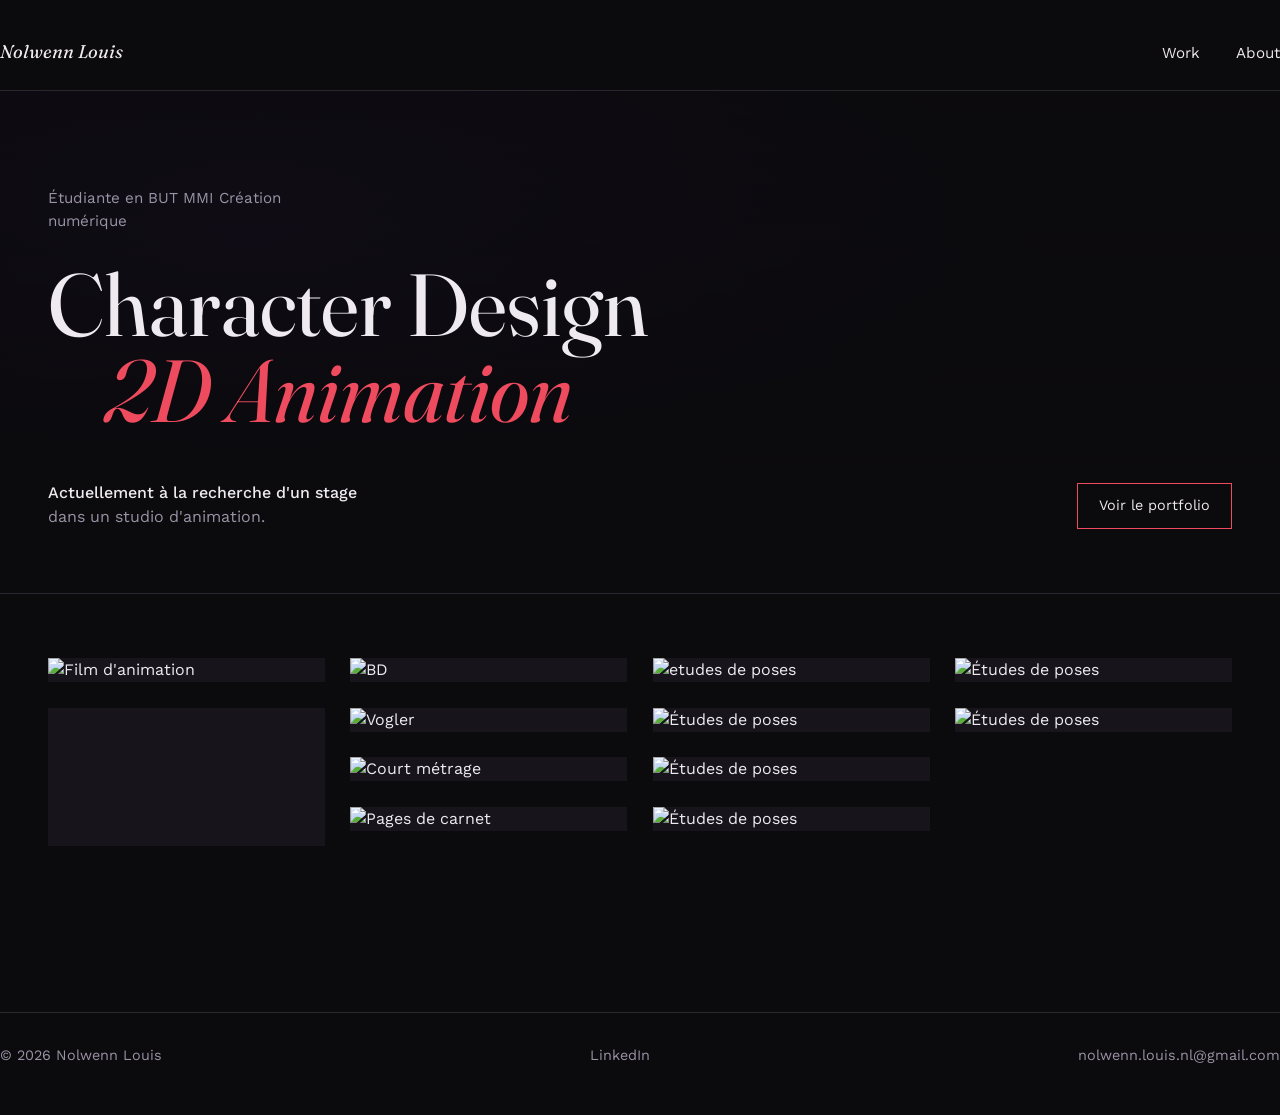
==== index.html @ c696209a "Add files via upload" ====
<!DOCTYPE html>
<html lang="fr">
<head>
  <meta charset="UTF-8" />
  <meta name="viewport" content="width=device-width, initial-scale=1" />
  <title>Prénom Nom — Character Design, Illustration, Animation 2D</title>
  <meta name="description" content="Portfolio de Prénom Nom, étudiant en BUT MMI, orienté character design, illustration et animation 2D. Actuellement à la recherche d'un stage." />
  <meta property="og:title" content="Prénom Nom — Character Design, Illustration, Animation 2D" />
  <meta property="og:description" content="Portfolio de Prénom Nom — character design, illustration, animation 2D." />
  <meta property="og:type" content="website" />
  <link rel="icon" href="images/favicon.svg" type="image/svg+xml" />
  <link rel="preconnect" href="https://fonts.googleapis.com">
  <link rel="preconnect" href="https://fonts.gstatic.com" crossorigin>
  <link href="https://fonts.googleapis.com/css2?family=Fraunces:ital,opsz,wght@0,9..144,400;1,9..144,400;1,9..144,500&family=Work+Sans:wght@400;500&display=swap" rel="stylesheet">
  <link rel="stylesheet" href="style.css" />
</head>
<body>

  <header class="site-header container">
    <a class="logo" href="index.html" data-about="name">Prénom Nom</a>
    <nav class="site-nav" aria-label="Navigation principale">
      <button class="nav-toggle" aria-expanded="false" aria-controls="nav-list" hidden>Menu</button>
      <ul id="nav-list">
        <li><a href="work.html">Work</a></li>
        <li><a href="about.html">About</a></li>
      </ul>
    </nav>
  </header>

  <main>
    <section class="hero">
      <div class="hero-bg" data-hero-bg aria-hidden="true"></div>
      <div class="container">
      <p class="hero-kicker" data-about="status">Étudiante en BUT MMI Création numérique</p>

      <h1 class="hero-title" data-about-tagline aria-label="Character Design, Illustration, 2D Animation">
        <span>Character Design</span>
        <span>2D Animation</span>
      </h1>

      <div class="hero-meta">
        <p>
          <strong data-about="internshipNote">Actuellement à la recherche d'un stage</strong>
          <br>dans un studio d'animation.
        </p>
        <a class="button" href="work.html">Voir le portfolio</a>
      </div>
      </div>
    </section>

    <section class="container" aria-label="Sélection d'œuvres">
      <div class="gallery" data-gallery data-featured-only></div>
    </section>
  </main>

  <footer class="site-footer container">
    <p>&copy; <span id="year"></span> <span data-about="name">Prénom Nom</span></p>
    <ul data-about-links></ul>
    <a href="mailto:" data-about-email-link>email</a>
  </footer>

  <script>document.getElementById("year").textContent = new Date().getFullYear();</script>
  <script src="works.js"></script>
  <script src="about.js"></script>
  <script src="script.js"></script>
</body>
</html>
---- style.css ----
/* =========================================================================
   PORTFOLIO — style.css
   -------------------------------------------------------------------------
   Système de design : fond sombre, encre presque noire, touches de rouge
   et de violet. Deux familles de police :
     - Fraunces (serif, avec italique)  → titres, accroche
     - Work Sans (grotesque)            → texte courant, interface
   Tout le monde peut modifier les couleurs et polices ci-dessous, dans
   la section "1. VARIABLES", sans toucher au reste du fichier.
   ========================================================================= */

/* 1. VARIABLES ------------------------------------------------------------ */
:root {
  /* Couleurs */
  --bg: #0b0a0d;         /* fond général, noir légèrement violacé */
  --bg-2: #17151b;       /* fond des blocs / images en attente */
  --fg: #efeaf0;         /* texte principal, blanc cassé */
  --fg-soft: #9a93a6;    /* texte secondaire, gris violacé */
  --line: #2b2731;       /* traits fins, séparateurs */
  --accent: #ef4b5f;     /* rouge — accent principal */
  --accent-2: #8b5cf6;   /* violet — accent secondaire */

  /* Typographie */
  --font-display: "Fraunces", Georgia, "Times New Roman", serif;
  --font-body: "Work Sans", -apple-system, "Segoe UI", sans-serif;

  /* Rythme */
  --gap: clamp(1rem, 2vw, 1.75rem);
  --container: 1400px;
}

/* 2. RESET MINIMAL ---------------------------------------------------------*/
*, *::before, *::after { box-sizing: border-box; }
html { scroll-behavior: smooth; }
@media (prefers-reduced-motion: reduce) {
  html { scroll-behavior: auto; }
  *, *::before, *::after { animation-duration: 0.001ms !important; animation-iteration-count: 1 !important; transition-duration: 0.001ms !important; }
}

body {
  margin: 0;
  background: var(--bg);
  color: var(--fg);
  font-family: var(--font-body);
  font-size: 16px;
  line-height: 1.5;
  -webkit-font-smoothing: antialiased;
}

img, video { max-width: 100%; display: block; }
a { color: inherit; text-decoration: none; }
button { font: inherit; background: none; border: none; cursor: pointer; color: inherit; }
ul { list-style: none; margin: 0; padding: 0; }
h1, h2, h3, p { margin: 0; }

:focus-visible {
  outline: 2px solid var(--accent);
  outline-offset: 3px;
}

.container {
  max-width: var(--container);
  margin: 0 auto;
  padding: 0 clamp(1.25rem, 4vw, 3rem);
}

/* 3. EN-TÊTE / NAVIGATION ---------------------------------------------------*/
.site-header {
  display: flex;
  align-items: baseline;
  justify-content: space-between;
  padding: clamp(1.5rem, 3vw, 2.5rem) 0 1.5rem;
  border-bottom: 1px solid var(--line);
  position: relative;
  z-index: 2;
}

.site-header .logo {
  font-family: var(--font-display);
  font-size: 1.15rem;
  font-style: italic;
}

.site-nav ul {
  display: flex;
  gap: clamp(1rem, 3vw, 2.25rem);
  font-size: 0.95rem;
}

.site-nav a {
  position: relative;
  padding-bottom: 2px;
}

.site-nav a[aria-current="page"] {
  color: var(--accent);
}

.site-nav a:not([aria-current="page"])::after {
  content: "";
  position: absolute;
  left: 0; right: 100%;
  bottom: -1px;
  height: 1px;
  background: var(--accent-2);
  transition: right 0.25s ease;
}

.site-nav a:not([aria-current="page"]):hover::after,
.site-nav a:not([aria-current="page"]):focus-visible::after {
  right: 0;
}

.nav-toggle {
  display: none;
}

/* 4. PIED DE PAGE -----------------------------------------------------------*/
.site-footer {
  border-top: 1px solid var(--line);
  margin-top: clamp(4rem, 8vw, 7rem);
  padding: 2rem 0 3rem;
  color: var(--fg-soft);
  font-size: 0.9rem;
  display: flex;
  flex-wrap: wrap;
  gap: 1rem 2rem;
  justify-content: space-between;
}

.site-footer a:hover, .site-footer a:focus-visible { color: var(--accent); }

/* 5. HERO (Accueil) ---------------------------------------------------------
   Le dessin de fond (hero-bg) est positionné DERRIÈRE le texte, en position
   absolue, avec un voile sombre par-dessus pour garder le texte lisible.
   Il est défini dans about.js (champ "heroBackground") : voir script.js.
   --------------------------------------------------------------------------*/
.hero {
  position: relative;
  overflow: hidden;
  padding: clamp(3rem, 8vw, 6rem) 0 clamp(2.5rem, 6vw, 4rem);
  border-bottom: 1px solid var(--line);
  isolation: isolate;
}

.hero-bg {
  position: absolute;
  inset: 0;
  background-size: cover;
  background-position: center;
  opacity: 0.4;
  z-index: -2;
}

.hero-bg::after {
  content: "";
  position: absolute;
  inset: 0;
  background:
    linear-gradient(180deg, rgba(11,10,13,0.55) 0%, rgba(11,10,13,0.75) 55%, var(--bg) 100%),
    radial-gradient(ellipse at 20% 30%, rgba(139,92,246,0.25), transparent 55%);
  z-index: -1;
}

.hero-kicker {
  font-size: 0.95rem;
  color: var(--fg-soft);
  max-width: 34ch;
  margin-bottom: 1.75rem;
}

.hero-title {
  font-family: var(--font-display);
  line-height: 0.98;
  font-weight: 400;
}

.hero-title span {
  display: block;
  font-size: clamp(2.5rem, 8vw, 5.5rem);
}

.hero-title span:nth-child(2) {
  font-style: italic;
  padding-left: clamp(0.5rem, 6vw, 3.5rem);
  color: var(--accent);
}

.hero-title span:nth-child(3) {
  padding-left: clamp(1rem, 12vw, 7rem);
  color: var(--accent-2);
}

.hero-meta {
  margin-top: clamp(2rem, 5vw, 3rem);
  display: flex;
  flex-wrap: wrap;
  gap: 1.5rem 3rem;
  align-items: flex-end;
  justify-content: space-between;
}

.hero-meta p {
  max-width: 46ch;
  color: var(--fg-soft);
}

.hero-meta strong { color: var(--fg); font-weight: 500; }

.button {
  display: inline-flex;
  align-items: center;
  gap: 0.5rem;
  border: 1px solid var(--accent);
  color: var(--fg);
  padding: 0.7rem 1.3rem;
  font-size: 0.9rem;
  white-space: nowrap;
  transition: background 0.2s ease, color 0.2s ease;
}

.button:hover, .button:focus-visible {
  background: var(--accent);
  color: var(--bg);
}

/* 6. GALERIE — mise en page façon Pinterest -------------------------------
   Principe : une mise en page en colonnes (CSS "column-count"), où chaque
   image garde ses proportions naturelles. Les vignettes s'empilent dans
   la première colonne disponible, comme sur Pinterest — c'est ce qui
   garantit qu'elles s'imbriquent toujours proprement, sans trou ni
   chevauchement, quelles que soient leurs proportions (portrait, paysage,
   carrée). Tu n'as jamais besoin d'ajuster quoi que ce soit toi-même.
   --------------------------------------------------------------------------*/
.gallery {
  column-count: 3;
  column-gap: var(--gap);
  padding: clamp(2.5rem, 6vw, 4rem) 0;
}

@media (min-width: 1200px) {
  .gallery { column-count: 4; }
}

.gallery-item {
  position: relative;
  overflow: hidden;
  background: var(--bg-2);
  break-inside: avoid;
  margin: 0 0 var(--gap);
}

.gallery-item.is-hidden { display: none; }

.gallery-item a {
  display: block;
  width: 100%;
}

.gallery-item img, .gallery-item video {
  width: 100%;
  height: auto;
  transition: transform 0.6s cubic-bezier(.2,.7,.2,1);
}

.gallery-item:hover img, .gallery-item:hover video,
.gallery-item:focus-within img, .gallery-item:focus-within video {
  transform: scale(1.035);
}

.gallery-caption {
  position: absolute;
  left: 0; right: 0; bottom: 0;
  padding: 0.9rem 1rem;
  background: linear-gradient(to top, rgba(11,10,13,0.85), transparent);
  color: var(--fg);
  opacity: 0;
  transform: translateY(6px);
  transition: opacity 0.25s ease, transform 0.25s ease;
}

.gallery-item:hover .gallery-caption,
.gallery-item:focus-within .gallery-caption {
  opacity: 1;
  transform: translateY(0);
}

.gallery-caption .title { font-family: var(--font-display); font-style: italic; font-size: 1.05rem; }
.gallery-caption .category { font-size: 0.75rem; color: var(--accent); }

/* variante "other" un peu plus discrète, comme demandé */
.gallery-item[data-category="other"] .gallery-caption { background: linear-gradient(to top, rgba(11,10,13,0.65), transparent); }

/* apparition douce au chargement / scroll */
.gallery-item {
  opacity: 0;
  animation: fade-up 0.6s ease forwards;
  animation-play-state: paused;
}
.gallery-item.is-visible { animation-play-state: running; }

@keyframes fade-up {
  from { opacity: 0; transform: translateY(14px); }
  to { opacity: 1; transform: translateY(0); }
}

@media (prefers-reduced-motion: reduce) {
  .gallery-item { opacity: 1; animation: none; }
}

/* 7. PAGE WORK — filtres -----------------------------------------------------*/
.page-title {
  font-family: var(--font-display);
  font-style: italic;
  font-size: clamp(2rem, 5vw, 3rem);
  padding-top: clamp(2.5rem, 6vw, 4rem);
}

.filters {
  display: flex;
  flex-wrap: wrap;
  gap: 0.4rem 1.75rem;
  margin-top: clamp(1.5rem, 3vw, 2.25rem);
  padding-bottom: clamp(1.5rem, 3vw, 2.25rem);
  border-bottom: 1px solid var(--line);
  font-size: 0.95rem;
}

.filters button {
  padding: 0.2rem 0;
  color: var(--fg-soft);
  border-bottom: 1px solid transparent;
}

.filters button:hover, .filters button:focus-visible {
  color: var(--fg);
}

.filters button[aria-pressed="true"] {
  color: var(--fg);
  border-bottom-color: var(--accent);
}

/* 8. PAGE ŒUVRE (détail) -----------------------------------------------------*/
.artwork-header {
  padding: clamp(2.5rem, 6vw, 4rem) 0 clamp(1.5rem, 4vw, 2.5rem);
  max-width: 70ch;
}

.artwork-header .eyebrow {
  color: var(--accent);
  font-size: 0.9rem;
  margin-bottom: 0.75rem;
}

.artwork-header h1 {
  font-family: var(--font-display);
  font-style: italic;
  font-size: clamp(2rem, 5vw, 3.25rem);
  line-height: 1.05;
}

.artwork-meta {
  display: flex;
  flex-wrap: wrap;
  gap: 0.5rem 2rem;
  margin-top: 1.5rem;
  padding-top: 1.5rem;
  border-top: 1px solid var(--line);
  font-size: 0.9rem;
  color: var(--fg-soft);
}

.artwork-meta dt { font-weight: 500; color: var(--fg); display: inline; }
.artwork-meta dd { display: inline; margin: 0; }

.artwork-description {
  margin-top: 1.5rem;
  max-width: 60ch;
  color: var(--fg-soft);
}

.artwork-media {
  display: flex;
  flex-direction: column;
  gap: var(--gap);
  padding: clamp(1.5rem, 4vw, 3rem) 0 clamp(3rem, 6vw, 5rem);
}

.artwork-media figure { margin: 0; }

/* Lecteur YouTube / Vimeo intégré (format 16:9) */
.embed-wrapper {
  position: relative;
  aspect-ratio: 16 / 9;
  background: var(--bg-2);
}
.embed-wrapper iframe {
  position: absolute;
  inset: 0;
  width: 100%;
  height: 100%;
  border: 0;
}

.artwork-media figcaption {
  margin-top: 0.5rem;
  font-size: 0.85rem;
  color: var(--fg-soft);
  font-style: italic;
}

.artwork-nav {
  display: flex;
  justify-content: space-between;
  border-top: 1px solid var(--line);
  padding: 1.5rem 0 3rem;
  font-size: 0.9rem;
}

.artwork-nav a:hover, .artwork-nav a:focus-visible { color: var(--accent); }

.not-found {
  padding: 6rem 0;
  text-align: center;
  color: var(--fg-soft);
}

/* 9. PAGE ABOUT --------------------------------------------------------------*/
.about-layout {
  display: grid;
  grid-template-columns: 1.1fr 0.9fr;
  gap: clamp(2rem, 6vw, 5rem);
  padding: clamp(2.5rem, 6vw, 4.5rem) 0 clamp(3rem, 6vw, 5rem);
  align-items: start;
}

.about-layout h1 {
  font-family: var(--font-display);
  font-style: italic;
  font-size: clamp(2rem, 5vw, 3rem);
  margin-bottom: 1.25rem;
  color: var(--accent-2);
}

.about-text p { color: var(--fg-soft); max-width: 52ch; }
.about-text p + p { margin-top: 1rem; }

.about-side dl {
  border-top: 1px solid var(--line);
}

.about-side .row {
  display: flex;
  justify-content: space-between;
  gap: 1rem;
  padding: 0.85rem 0;
  border-bottom: 1px solid var(--line);
  font-size: 0.95rem;
}

.about-side dt { color: var(--fg-soft); }
.about-side dd { margin: 0; text-align: right; }
.about-side a:hover, .about-side a:focus-visible { color: var(--accent); }

/* 10. RESPONSIVE --------------------------------------------------------------*/
@media (max-width: 860px) {
  .site-nav ul { gap: 1.25rem; font-size: 0.9rem; }

  .hero-title span:nth-child(2),
  .hero-title span:nth-child(3) { padding-left: 0; }

  .gallery { column-count: 2; }
  .gallery-caption { opacity: 1; transform: none; }

  .about-layout { grid-template-columns: 1fr; }
}

@media (max-width: 540px) {
  .gallery { column-count: 1; }
}
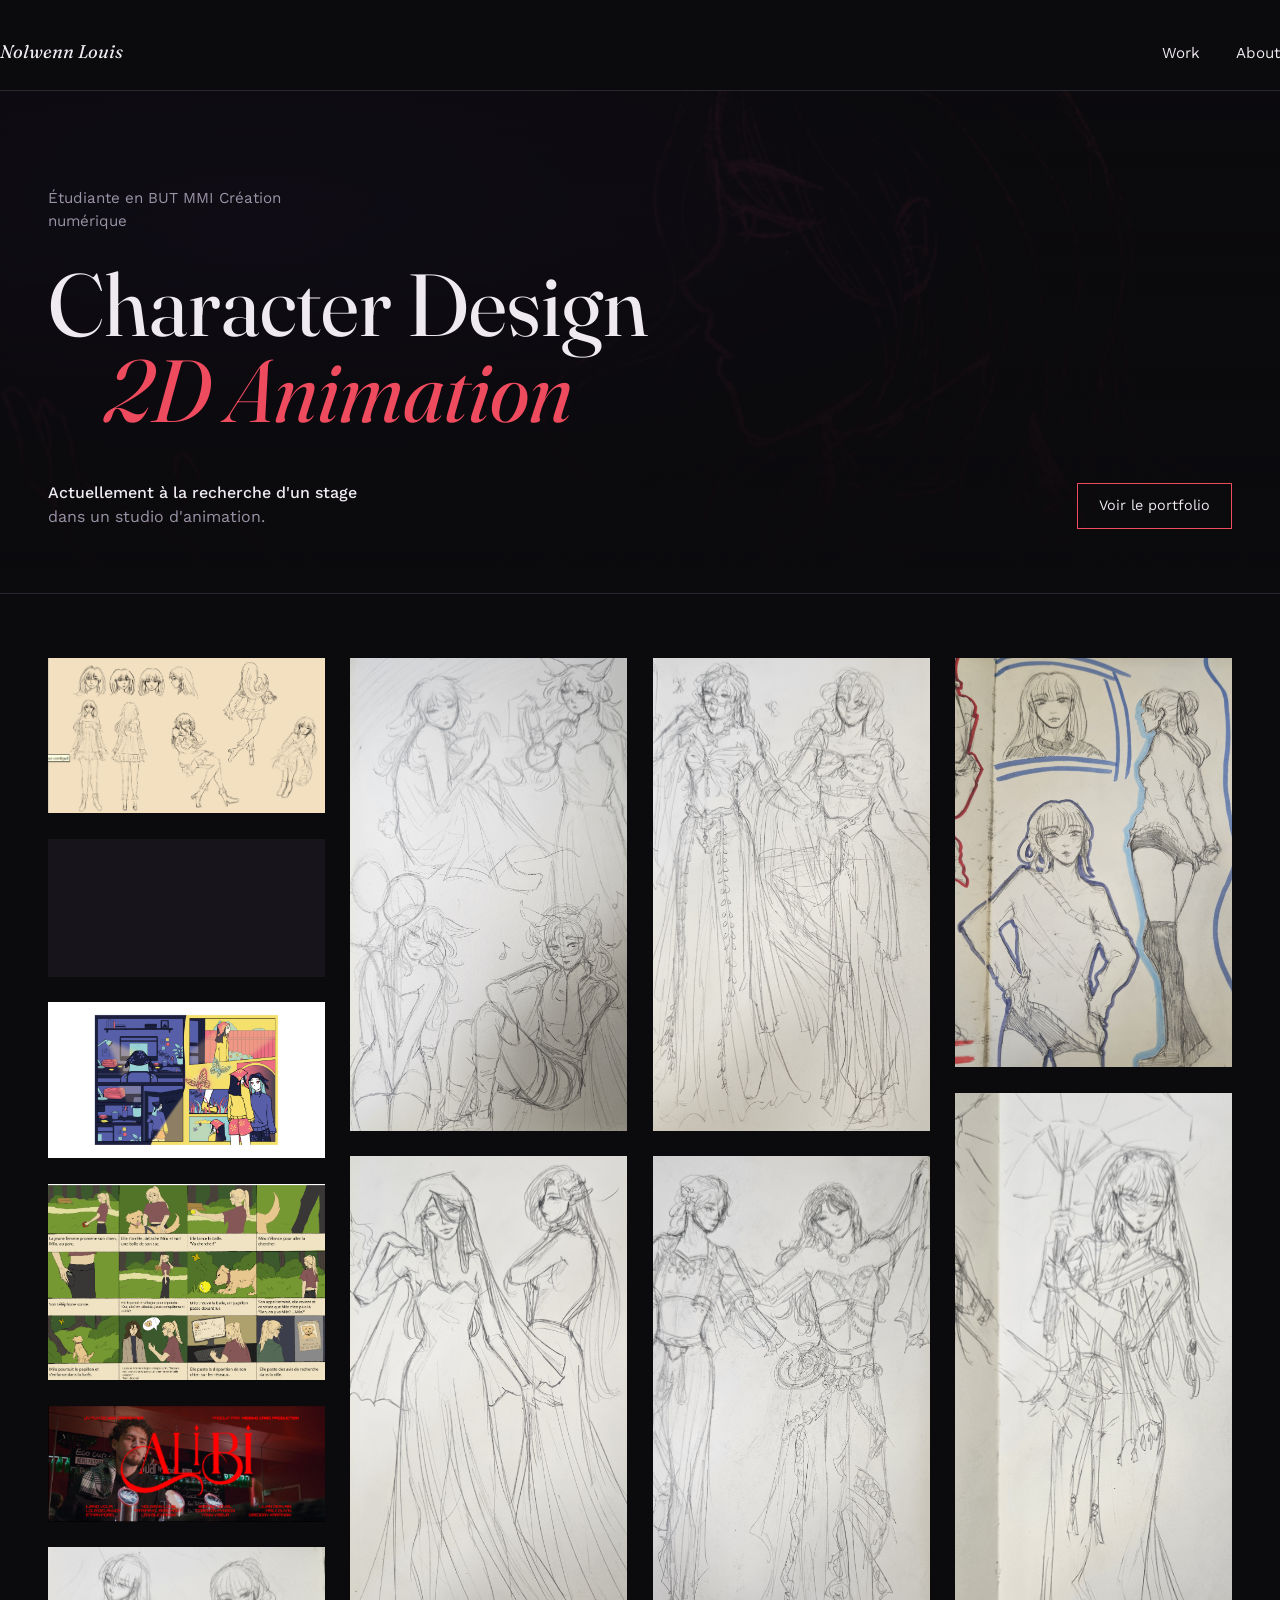
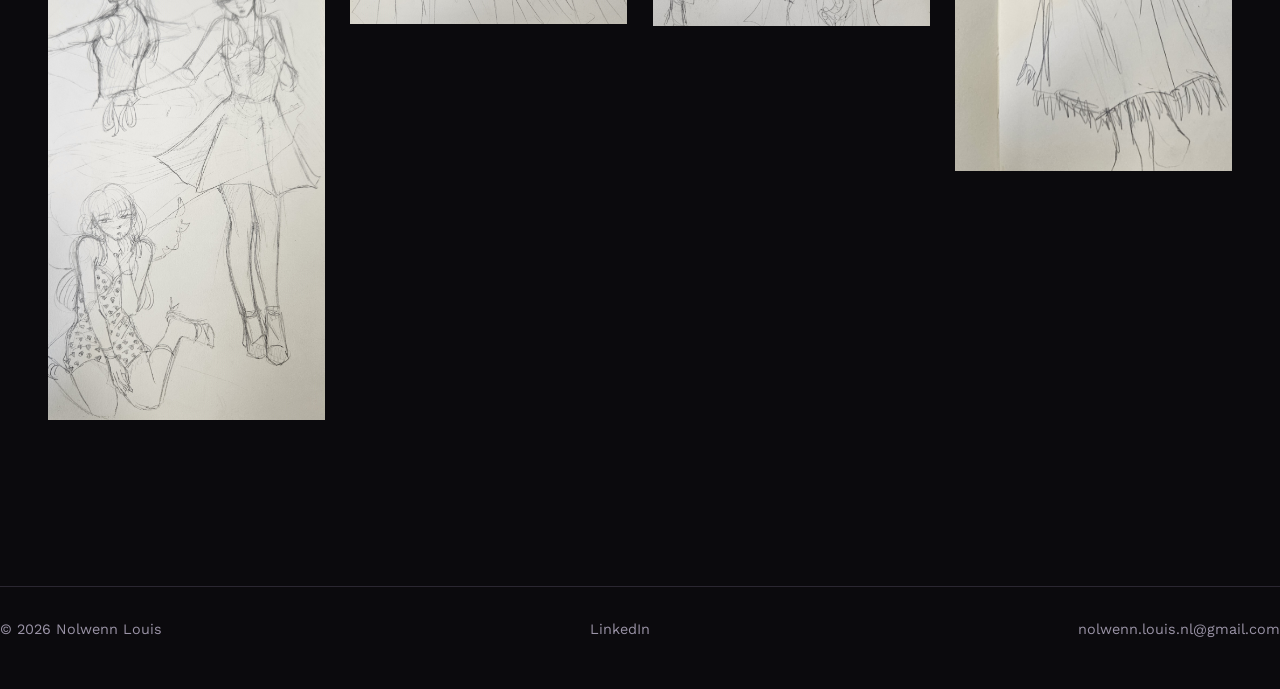
==== commit 8edb09dc: "Update name in index.html to Nolwenn Louis" ====
--- a/index.html
+++ b/index.html
@@ -3,7 +3,7 @@
 <head>
   <meta charset="UTF-8" />
   <meta name="viewport" content="width=device-width, initial-scale=1" />
-  <title>Prénom Nom — Character Design, Illustration, Animation 2D</title>
+  <title>Nolwenn Louis — Character Design, Illustration, Animation 2D</title>
   <meta name="description" content="Portfolio de Prénom Nom, étudiant en BUT MMI, orienté character design, illustration et animation 2D. Actuellement à la recherche d'un stage." />
   <meta property="og:title" content="Prénom Nom — Character Design, Illustration, Animation 2D" />
   <meta property="og:description" content="Portfolio de Prénom Nom — character design, illustration, animation 2D." />
@@ -17,7 +17,7 @@
 <body>
 
   <header class="site-header container">
-    <a class="logo" href="index.html" data-about="name">Prénom Nom</a>
+    <a class="logo" href="index.html" data-about="name">Nolwenn Louis</a>
     <nav class="site-nav" aria-label="Navigation principale">
       <button class="nav-toggle" aria-expanded="false" aria-controls="nav-list" hidden>Menu</button>
       <ul id="nav-list">
